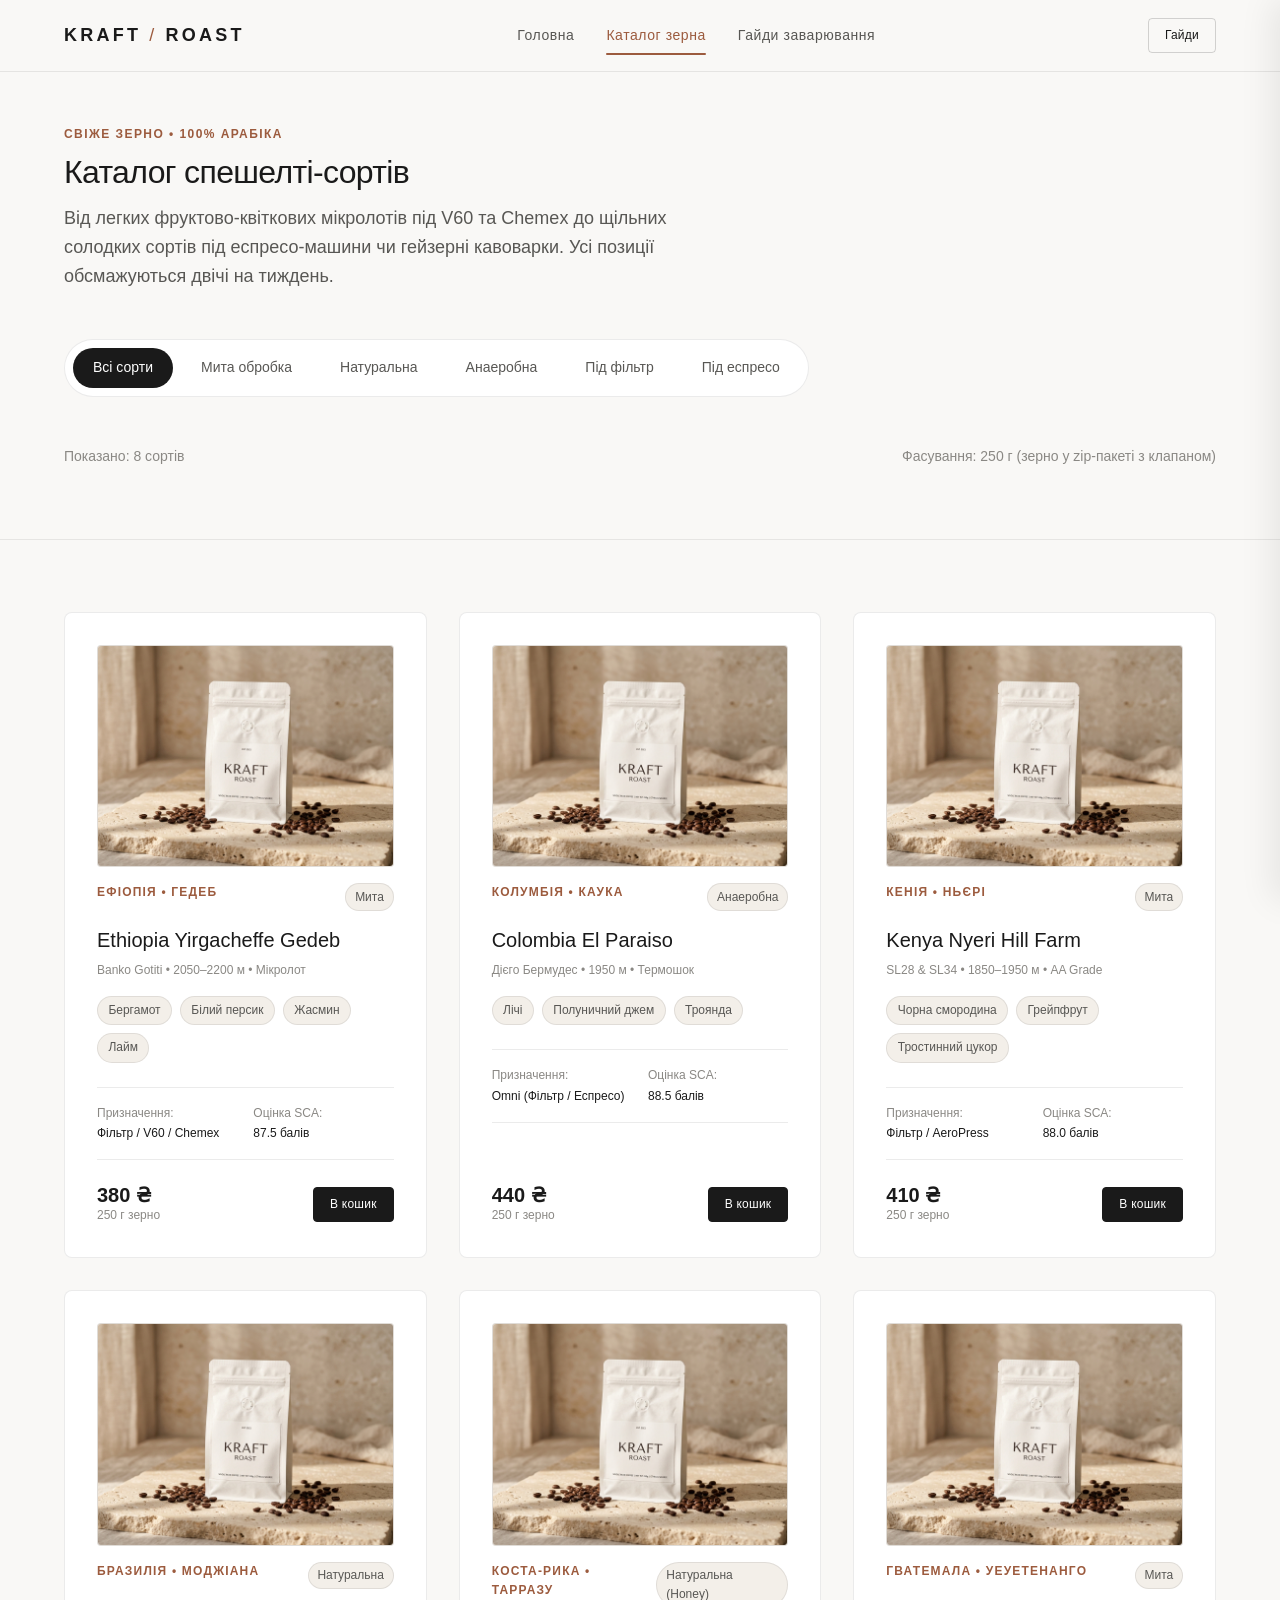
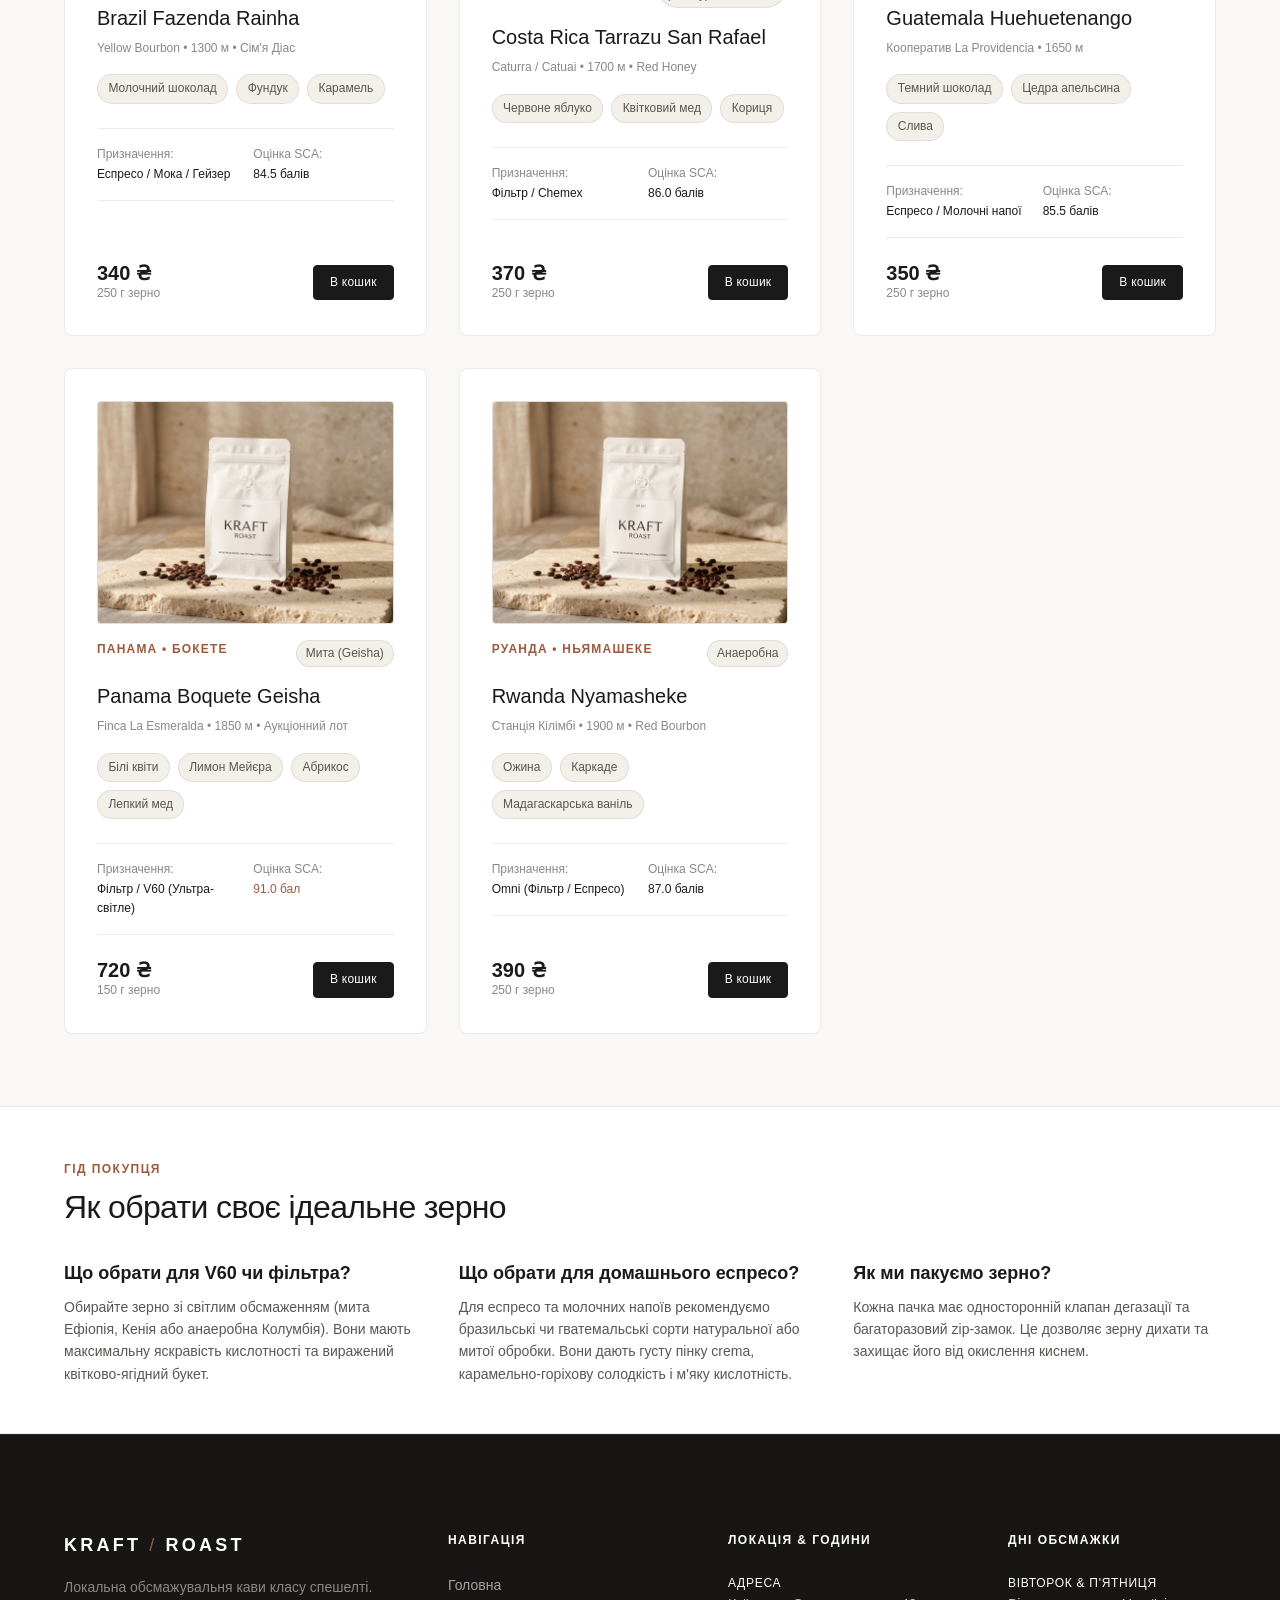
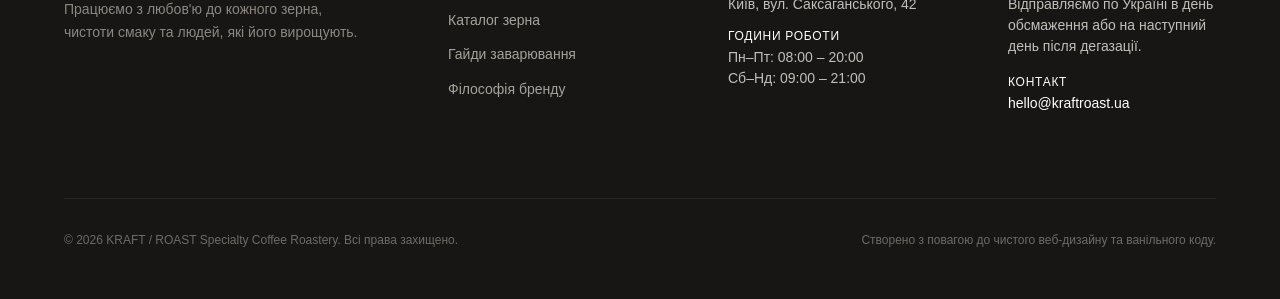
==== beans.html @ 8bed607b "feat: complete responsive website for KRAFT / ROAST Specialty Coffee Roastery" ====
<!DOCTYPE html>
<html lang="uk">
<head>
  <meta charset="UTF-8">
  <meta name="viewport" content="width=device-width, initial-scale=1.0">
  <title>Каталог зерна — KRAFT / ROAST Specialty Coffee</title>
  <meta name="description" content="Каталог свіжообсмаженої спешелті-кави KRAFT / ROAST. Зерно під фільтр та еспресо з Ефіопії, Колумбії, Кенії, Бразилії, Руанди.">
  <link rel="stylesheet" href="style.css">

  <!-- Structured Data: Schema.org ItemList with Products -->
  <script type="application/ld+json">
  {
    "@context": "https://schema.org",
    "@type": "ItemList",
    "name": "Каталог свіжообсмаженої спешелті-кави KRAFT / ROAST",
    "numberOfItems": 8,
    "itemListElement": [
      {
        "@type": "ListItem",
        "position": 1,
        "item": {
          "@type": "Product",
          "name": "Ethiopia Yirgacheffe Gedeb",
          "description": "Світле обсмаження під фільтр. Дескриптори: бергамот, білий персик, жасмин, лайм. Мита обробка.",
          "offers": {
            "@type": "Offer",
            "price": "380",
            "priceCurrency": "UAH",
            "availability": "https://schema.org/InStock"
          }
        }
      },
      {
        "@type": "ListItem",
        "position": 2,
        "item": {
          "@type": "Product",
          "name": "Colombia El Paraiso",
          "description": "Omni-roast. Дескриптори: лічі, полуничний джем, троянда. Анаеробна ферментація з термошоком.",
          "offers": {
            "@type": "Offer",
            "price": "440",
            "priceCurrency": "UAH",
            "availability": "https://schema.org/InStock"
          }
        }
      },
      {
        "@type": "ListItem",
        "position": 3,
        "item": {
          "@type": "Product",
          "name": "Kenya Nyeri Hill Farm",
          "description": "Світле обсмаження під фільтр та AeroPress. Дескриптори: чорна смородина, грейпфрут, тростинний цукор. Мита обробка.",
          "offers": {
            "@type": "Offer",
            "price": "410",
            "priceCurrency": "UAH",
            "availability": "https://schema.org/InStock"
          }
        }
      },
      {
        "@type": "ListItem",
        "position": 4,
        "item": {
          "@type": "Product",
          "name": "Brazil Fazenda Rainha",
          "description": "Обсмаження під еспресо та гейзер. Дескриптори: молочний шоколад, фундук, карамель. Натуральна обробка.",
          "offers": {
            "@type": "Offer",
            "price": "340",
            "priceCurrency": "UAH",
            "availability": "https://schema.org/InStock"
          }
        }
      },
      {
        "@type": "ListItem",
        "position": 5,
        "item": {
          "@type": "Product",
          "name": "Costa Rica Tarrazu San Rafael",
          "description": "Світле обсмаження під Chemex та V60. Дескриптори: червоне яблуко, квітковий мед, кориця. Натуральна Red Honey обробка.",
          "offers": {
            "@type": "Offer",
            "price": "370",
            "priceCurrency": "UAH",
            "availability": "https://schema.org/InStock"
          }
        }
      },
      {
        "@type": "ListItem",
        "position": 6,
        "item": {
          "@type": "Product",
          "name": "Guatemala Huehuetenango",
          "description": "Обсмаження під еспресо та молочні напої. Дескриптори: темний шоколад, цедра апельсина, слива. Мита обробка.",
          "offers": {
            "@type": "Offer",
            "price": "350",
            "priceCurrency": "UAH",
            "availability": "https://schema.org/InStock"
          }
        }
      },
      {
        "@type": "ListItem",
        "position": 7,
        "item": {
          "@type": "Product",
          "name": "Panama Boquete Geisha",
          "description": "Аукціонний ультра-світлий мікролот під V60. Дескриптори: білі квіти, лимон Мейєра, абрикос, лепкий мед. Мита обробка.",
          "offers": {
            "@type": "Offer",
            "price": "720",
            "priceCurrency": "UAH",
            "availability": "https://schema.org/InStock"
          }
        }
      },
      {
        "@type": "ListItem",
        "position": 8,
        "item": {
          "@type": "Product",
          "name": "Rwanda Nyamasheke",
          "description": "Omni-roast під фільтр та еспресо. Дескриптори: ожина, каркаде, мадагаскарська ваніль. Анаеробна ферментація.",
          "offers": {
            "@type": "Offer",
            "price": "390",
            "priceCurrency": "UAH",
            "availability": "https://schema.org/InStock"
          }
        }
      }
    ]
  }
  </script>
</head>
<body>

  <!-- Accessibility Skip Link -->
  <a href="#main-content" class="skip-link">Перейти до основного вмісту</a>

  <!-- Site Header -->
  <header class="site-header">
    <div class="container header-container">
      <a href="index.html" class="brand-logo" aria-label="KRAFT / ROAST Головна">
        KRAFT <span class="slash">/</span> ROAST
      </a>

      <!-- Desktop Navigation -->
      <nav class="desktop-nav" aria-label="Головна навігація">
        <a href="index.html" class="nav-link">Головна</a>
        <a href="beans.html" class="nav-link active" aria-current="page">Каталог зерна</a>
        <a href="brew-guide.html" class="nav-link">Гайди заварювання</a>
      </nav>

      <!-- Action & Mobile Burger Button -->
      <div class="header-actions">
        <a href="brew-guide.html" class="btn btn-outline btn-sm">Гайди</a>
        <button type="button" class="burger-btn" aria-label="Відкрити навігаційне меню" aria-expanded="false" aria-controls="mobile-nav">
          <span class="burger-bar"></span>
          <span class="burger-bar"></span>
          <span class="burger-bar"></span>
        </button>
      </div>
    </div>
  </header>

  <!-- Mobile Overlay & Drawer -->
  <div class="mobile-overlay" aria-hidden="true"></div>
  <aside class="mobile-drawer" id="mobile-nav" aria-label="Мобільне меню навігації">
    <div>
      <div class="brand-logo" style="margin-bottom: var(--space-2xl);">
        KRAFT <span class="slash">/</span> ROAST
      </div>
      <nav class="mobile-nav-list" aria-label="Мобільна навігація">
        <a href="index.html" class="mobile-nav-link">Головна</a>
        <a href="beans.html" class="mobile-nav-link active" aria-current="page">Каталог зерна</a>
        <a href="brew-guide.html" class="mobile-nav-link">Гайди заварювання</a>
      </nav>
    </div>
    <div class="mobile-drawer-footer">
      <p style="font-weight: var(--fw-medium); color: var(--text-primary); margin-bottom: 4px;">Обсмажувальня &amp; Кав'ярня</p>
      <p>Київ, вул. Саксаганського, 42</p>
      <p>Щодня: 08:00 – 20:00</p>
    </div>
  </aside>

  <!-- Main Content Landmark -->
  <main class="site-main" id="main-content" tabindex="-1">

    <!-- Catalog Hero / Introduction -->
    <section class="section section--sm" aria-labelledby="catalog-title" style="border-bottom: 1px solid var(--border-subtle);">
      <div class="container">
        <header class="section-header">
          <span class="eyebrow">Свіже зерно • 100% Арабіка</span>
          <h1 id="catalog-title" class="section-title">Каталог спешелті-сортів</h1>
          <p class="section-desc">
            Від легких фруктово-квіткових мікролотів під V60 та Chemex до щільних солодких сортів під еспресо-машини чи гейзерні кавоварки. Усі позиції обсмажуються двічі на тиждень.
          </p>
        </header>

        <!-- Filter Controls (JS Live Filter) -->
        <div class="filter-bar-wrap">
          <div class="filter-bar" role="toolbar" aria-label="Фільтр за типом обробки та призначенням">
            <button type="button" class="filter-btn active" data-filter="all" aria-pressed="true">Всі сорти</button>
            <button type="button" class="filter-btn" data-filter="washed" aria-pressed="false">Мита обробка</button>
            <button type="button" class="filter-btn" data-filter="natural" aria-pressed="false">Натуральна</button>
            <button type="button" class="filter-btn" data-filter="anaerobic" aria-pressed="false">Анаеробна</button>
            <button type="button" class="filter-btn" data-filter="filter" aria-pressed="false">Під фільтр</button>
            <button type="button" class="filter-btn" data-filter="espresso" aria-pressed="false">Під еспресо</button>
          </div>
        </div>

        <div class="catalog-summary">
          <span id="catalog-count">Показано: 8 сортів</span>
          <span>Фасування: 250 г (зерно у zip-пакеті з клапаном)</span>
        </div>
      </div>
    </section>

    <!-- Catalog Grid Section (CSS Grid) -->
    <section class="section" aria-label="Каталог кавових зерен">
      <div class="container">

        <!-- Grid Container -->
        <div class="beans-grid">

          <!-- 1. Ethiopia Yirgacheffe Gedeb -->
          <article class="bean-card" data-category="washed filter">
            <div>
              <div class="bean-card-media">
                <img src="images/coffee-bag.jpg" alt="Крафтова пачка Ethiopia Yirgacheffe Gedeb від KRAFT / ROAST" loading="lazy" width="600" height="450">
              </div>
              <header class="bean-card-header">
                <span class="bean-origin">Ефіопія • Гедеб</span>
                <span class="bean-process-badge">Мита</span>
              </header>
              <h2 class="bean-name">Ethiopia Yirgacheffe Gedeb</h2>
              <p class="bean-subinfo">Banko Gotiti • 2050–2200 м • Мікролот</p>
              <div class="bean-descriptors">
                <span class="tag">Бергамот</span>
                <span class="tag">Білий персик</span>
                <span class="tag">Жасмин</span>
                <span class="tag">Лайм</span>
              </div>
              <div class="bean-meta-table">
                <div class="meta-row">
                  <span class="meta-label">Призначення:</span>
                  <span class="meta-val">Фільтр / V60 / Chemex</span>
                </div>
                <div class="meta-row">
                  <span class="meta-label">Оцінка SCA:</span>
                  <span class="meta-val">87.5 балів</span>
                </div>
              </div>
            </div>
            <footer class="bean-card-footer">
              <div class="bean-price-wrap">
                <span class="bean-price">380 ₴</span>
                <span class="bean-weight">250 г зерно</span>
              </div>
              <button type="button" class="btn btn-primary btn-sm btn-order" aria-label="Замовити Ethiopia Yirgacheffe Gedeb">
                В кошик
              </button>
            </footer>
          </article>

          <!-- 2. Colombia El Paraiso -->
          <article class="bean-card" data-category="anaerobic filter espresso">
            <div>
              <div class="bean-card-media">
                <img src="images/coffee-bag.jpg" alt="Крафтова пачка Colombia El Paraiso від KRAFT / ROAST" loading="lazy" width="600" height="450">
              </div>
              <header class="bean-card-header">
                <span class="bean-origin">Колумбія • Каука</span>
                <span class="bean-process-badge">Анаеробна</span>
              </header>
              <h2 class="bean-name">Colombia El Paraiso</h2>
              <p class="bean-subinfo">Дієго Бермудес • 1950 м • Термошок</p>
              <div class="bean-descriptors">
                <span class="tag">Лічі</span>
                <span class="tag">Полуничний джем</span>
                <span class="tag">Троянда</span>
              </div>
              <div class="bean-meta-table">
                <div class="meta-row">
                  <span class="meta-label">Призначення:</span>
                  <span class="meta-val">Omni (Фільтр / Еспресо)</span>
                </div>
                <div class="meta-row">
                  <span class="meta-label">Оцінка SCA:</span>
                  <span class="meta-val">88.5 балів</span>
                </div>
              </div>
            </div>
            <footer class="bean-card-footer">
              <div class="bean-price-wrap">
                <span class="bean-price">440 ₴</span>
                <span class="bean-weight">250 г зерно</span>
              </div>
              <button type="button" class="btn btn-primary btn-sm btn-order" aria-label="Замовити Colombia El Paraiso">
                В кошик
              </button>
            </footer>
          </article>

          <!-- 3. Kenya Nyeri Hill Farm -->
          <article class="bean-card" data-category="washed filter">
            <div>
              <div class="bean-card-media">
                <img src="images/coffee-bag.jpg" alt="Крафтова пачка Kenya Nyeri Hill Farm від KRAFT / ROAST" loading="lazy" width="600" height="450">
              </div>
              <header class="bean-card-header">
                <span class="bean-origin">Кенія • Ньєрі</span>
                <span class="bean-process-badge">Мита</span>
              </header>
              <h2 class="bean-name">Kenya Nyeri Hill Farm</h2>
              <p class="bean-subinfo">SL28 &amp; SL34 • 1850–1950 м • AA Grade</p>
              <div class="bean-descriptors">
                <span class="tag">Чорна смородина</span>
                <span class="tag">Грейпфрут</span>
                <span class="tag">Тростинний цукор</span>
              </div>
              <div class="bean-meta-table">
                <div class="meta-row">
                  <span class="meta-label">Призначення:</span>
                  <span class="meta-val">Фільтр / AeroPress</span>
                </div>
                <div class="meta-row">
                  <span class="meta-label">Оцінка SCA:</span>
                  <span class="meta-val">88.0 балів</span>
                </div>
              </div>
            </div>
            <footer class="bean-card-footer">
              <div class="bean-price-wrap">
                <span class="bean-price">410 ₴</span>
                <span class="bean-weight">250 г зерно</span>
              </div>
              <button type="button" class="btn btn-primary btn-sm btn-order" aria-label="Замовити Kenya Nyeri Hill Farm">
                В кошик
              </button>
            </footer>
          </article>

          <!-- 4. Brazil Fazenda Rainha -->
          <article class="bean-card" data-category="natural espresso">
            <div>
              <div class="bean-card-media">
                <img src="images/coffee-bag.jpg" alt="Крафтова пачка Brazil Fazenda Rainha від KRAFT / ROAST" loading="lazy" width="600" height="450">
              </div>
              <header class="bean-card-header">
                <span class="bean-origin">Бразилія • Моджіана</span>
                <span class="bean-process-badge">Натуральна</span>
              </header>
              <h2 class="bean-name">Brazil Fazenda Rainha</h2>
              <p class="bean-subinfo">Yellow Bourbon • 1300 м • Сім'я Діас</p>
              <div class="bean-descriptors">
                <span class="tag">Молочний шоколад</span>
                <span class="tag">Фундук</span>
                <span class="tag">Карамель</span>
              </div>
              <div class="bean-meta-table">
                <div class="meta-row">
                  <span class="meta-label">Призначення:</span>
                  <span class="meta-val">Еспресо / Мока / Гейзер</span>
                </div>
                <div class="meta-row">
                  <span class="meta-label">Оцінка SCA:</span>
                  <span class="meta-val">84.5 балів</span>
                </div>
              </div>
            </div>
            <footer class="bean-card-footer">
              <div class="bean-price-wrap">
                <span class="bean-price">340 ₴</span>
                <span class="bean-weight">250 г зерно</span>
              </div>
              <button type="button" class="btn btn-primary btn-sm btn-order" aria-label="Замовити Brazil Fazenda Rainha">
                В кошик
              </button>
            </footer>
          </article>

          <!-- 5. Costa Rica Tarrazu San Rafael -->
          <article class="bean-card" data-category="natural filter">
            <div>
              <div class="bean-card-media">
                <img src="images/coffee-bag.jpg" alt="Крафтова пачка Costa Rica Tarrazu San Rafael від KRAFT / ROAST" loading="lazy" width="600" height="450">
              </div>
              <header class="bean-card-header">
                <span class="bean-origin">Коста-Рика • Тарразу</span>
                <span class="bean-process-badge">Натуральна (Honey)</span>
              </header>
              <h2 class="bean-name">Costa Rica Tarrazu San Rafael</h2>
              <p class="bean-subinfo">Caturra / Catuai • 1700 м • Red Honey</p>
              <div class="bean-descriptors">
                <span class="tag">Червоне яблуко</span>
                <span class="tag">Квітковий мед</span>
                <span class="tag">Кориця</span>
              </div>
              <div class="bean-meta-table">
                <div class="meta-row">
                  <span class="meta-label">Призначення:</span>
                  <span class="meta-val">Фільтр / Chemex</span>
                </div>
                <div class="meta-row">
                  <span class="meta-label">Оцінка SCA:</span>
                  <span class="meta-val">86.0 балів</span>
                </div>
              </div>
            </div>
            <footer class="bean-card-footer">
              <div class="bean-price-wrap">
                <span class="bean-price">370 ₴</span>
                <span class="bean-weight">250 г зерно</span>
              </div>
              <button type="button" class="btn btn-primary btn-sm btn-order" aria-label="Замовити Costa Rica Tarrazu">
                В кошик
              </button>
            </footer>
          </article>

          <!-- 6. Guatemala Huehuetenango -->
          <article class="bean-card" data-category="washed espresso">
            <div>
              <div class="bean-card-media">
                <img src="images/coffee-bag.jpg" alt="Крафтова пачка Guatemala Huehuetenango від KRAFT / ROAST" loading="lazy" width="600" height="450">
              </div>
              <header class="bean-card-header">
                <span class="bean-origin">Гватемала • Уеуетенанго</span>
                <span class="bean-process-badge">Мита</span>
              </header>
              <h2 class="bean-name">Guatemala Huehuetenango</h2>
              <p class="bean-subinfo">Кооператив La Providencia • 1650 м</p>
              <div class="bean-descriptors">
                <span class="tag">Темний шоколад</span>
                <span class="tag">Цедра апельсина</span>
                <span class="tag">Слива</span>
              </div>
              <div class="bean-meta-table">
                <div class="meta-row">
                  <span class="meta-label">Призначення:</span>
                  <span class="meta-val">Еспресо / Молочні напої</span>
                </div>
                <div class="meta-row">
                  <span class="meta-label">Оцінка SCA:</span>
                  <span class="meta-val">85.5 балів</span>
                </div>
              </div>
            </div>
            <footer class="bean-card-footer">
              <div class="bean-price-wrap">
                <span class="bean-price">350 ₴</span>
                <span class="bean-weight">250 г зерно</span>
              </div>
              <button type="button" class="btn btn-primary btn-sm btn-order" aria-label="Замовити Guatemala Huehuetenango">
                В кошик
              </button>
            </footer>
          </article>

          <!-- 7. Panama Boquete Geisha -->
          <article class="bean-card" data-category="washed filter">
            <div>
              <div class="bean-card-media">
                <img src="images/coffee-bag.jpg" alt="Крафтова пачка Panama Boquete Geisha від KRAFT / ROAST" loading="lazy" width="600" height="450">
              </div>
              <header class="bean-card-header">
                <span class="bean-origin">Панама • Бокете</span>
                <span class="bean-process-badge">Мита (Geisha)</span>
              </header>
              <h2 class="bean-name">Panama Boquete Geisha</h2>
              <p class="bean-subinfo">Finca La Esmeralda • 1850 м • Аукціонний лот</p>
              <div class="bean-descriptors">
                <span class="tag">Білі квіти</span>
                <span class="tag">Лимон Мейєра</span>
                <span class="tag">Абрикос</span>
                <span class="tag">Лепкий мед</span>
              </div>
              <div class="bean-meta-table">
                <div class="meta-row">
                  <span class="meta-label">Призначення:</span>
                  <span class="meta-val">Фільтр / V60 (Ультра-світле)</span>
                </div>
                <div class="meta-row">
                  <span class="meta-label">Оцінка SCA:</span>
                  <span class="meta-val" style="color: var(--accent-terracotta);">91.0 бал</span>
                </div>
              </div>
            </div>
            <footer class="bean-card-footer">
              <div class="bean-price-wrap">
                <span class="bean-price">720 ₴</span>
                <span class="bean-weight">150 г зерно</span>
              </div>
              <button type="button" class="btn btn-primary btn-sm btn-order" aria-label="Замовити Panama Boquete Geisha">
                В кошик
              </button>
            </footer>
          </article>

          <!-- 8. Rwanda Nyamasheke -->
          <article class="bean-card" data-category="anaerobic filter espresso">
            <div>
              <div class="bean-card-media">
                <img src="images/coffee-bag.jpg" alt="Крафтова пачка Rwanda Nyamasheke від KRAFT / ROAST" loading="lazy" width="600" height="450">
              </div>
              <header class="bean-card-header">
                <span class="bean-origin">Руанда • Ньямашеке</span>
                <span class="bean-process-badge">Анаеробна</span>
              </header>
              <h2 class="bean-name">Rwanda Nyamasheke</h2>
              <p class="bean-subinfo">Станція Кілімбі • 1900 м • Red Bourbon</p>
              <div class="bean-descriptors">
                <span class="tag">Ожина</span>
                <span class="tag">Каркаде</span>
                <span class="tag">Мадагаскарська ваніль</span>
              </div>
              <div class="bean-meta-table">
                <div class="meta-row">
                  <span class="meta-label">Призначення:</span>
                  <span class="meta-val">Omni (Фільтр / Еспресо)</span>
                </div>
                <div class="meta-row">
                  <span class="meta-label">Оцінка SCA:</span>
                  <span class="meta-val">87.0 балів</span>
                </div>
              </div>
            </div>
            <footer class="bean-card-footer">
              <div class="bean-price-wrap">
                <span class="bean-price">390 ₴</span>
                <span class="bean-weight">250 г зерно</span>
              </div>
              <button type="button" class="btn btn-primary btn-sm btn-order" aria-label="Замовити Rwanda Nyamasheke">
                В кошик
              </button>
            </footer>
          </article>

        </div>

        <!-- Empty State Message -->
        <div id="catalog-empty" class="no-results-msg" role="status">
          <p style="font-weight: var(--fw-medium); margin-bottom: 4px;">За цим фільтром наразі немає сортів</p>
          <p style="font-size: var(--fs-sm); color: var(--text-muted);">Спробуйте обрати «Всі сорти» або скористатися іншою категорією обробки.</p>
        </div>

      </div>
    </section>

    <!-- FAQ / Coffee Selection Guide Strip -->
    <section class="section section--sm" aria-labelledby="beans-guide-heading" style="background-color: var(--bg-surface); border-top: 1px solid var(--border-subtle); border-bottom: 1px solid var(--border-subtle);">
      <div class="container">
        <header class="section-header" style="margin-bottom: var(--space-xl);">
          <span class="eyebrow">Гід покупця</span>
          <h2 id="beans-guide-heading" class="section-title">Як обрати своє ідеальне зерно</h2>
        </header>
        <div style="display: grid; grid-template-columns: repeat(auto-fit, minmax(280px, 1fr)); gap: var(--space-xl);">
          <article>
            <h3 style="font-size: var(--fs-md); font-weight: var(--fw-semibold); margin-bottom: var(--space-xs);">Що обрати для V60 чи фільтра?</h3>
            <p style="font-size: var(--fs-sm); color: var(--text-secondary); line-height: 1.6;">
              Обирайте зерно зі світлим обсмаженням (мита Ефіопія, Кенія або анаеробна Колумбія). Вони мають максимальну яскравість кислотності та виражений квітково-ягідний букет.
            </p>
          </article>
          <article>
            <h3 style="font-size: var(--fs-md); font-weight: var(--fw-semibold); margin-bottom: var(--space-xs);">Що обрати для домашнього еспресо?</h3>
            <p style="font-size: var(--fs-sm); color: var(--text-secondary); line-height: 1.6;">
              Для еспресо та молочних напоїв рекомендуємо бразильські чи гватемальські сорти натуральної або митої обробки. Вони дають густу пінку crema, карамельно-горіхову солодкість і м'яку кислотність.
            </p>
          </article>
          <article>
            <h3 style="font-size: var(--fs-md); font-weight: var(--fw-semibold); margin-bottom: var(--space-xs);">Як ми пакуємо зерно?</h3>
            <p style="font-size: var(--fs-sm); color: var(--text-secondary); line-height: 1.6;">
              Кожна пачка має односторонній клапан дегазації та багаторазовий zip-замок. Це дозволяє зерну дихати та захищає його від окислення киснем.
            </p>
          </article>
        </div>
      </div>
    </section>

  </main>

  <!-- Site Footer Landmark -->
  <footer class="site-footer">
    <div class="container">
      <div class="footer-grid">
        <div class="footer-brand">
          <div class="brand-logo">
            KRAFT <span class="slash">/</span> ROAST
          </div>
          <p class="footer-tagline">
            Локальна обсмажувальня кави класу спешелті. Працюємо з любов'ю до кожного зерна, чистоти смаку та людей, які його вирощують.
          </p>
        </div>

        <nav class="footer-nav-col" aria-label="Навігація у підвалі">
          <h4 class="footer-col-title">Навігація</h4>
          <ul class="footer-links">
            <li><a href="index.html">Головна</a></li>
            <li><a href="beans.html">Каталог зерна</a></li>
            <li><a href="brew-guide.html">Гайди заварювання</a></li>
            <li><a href="index.html#philosophy">Філософія бренду</a></li>
          </ul>
        </nav>

        <section class="footer-info-col" aria-label="Локація та години роботи">
          <h4 class="footer-col-title">Локація &amp; Години</h4>
          <div class="footer-info-item">
            <strong>Адреса</strong>
            <span>Київ, вул. Саксаганського, 42</span>
          </div>
          <div class="footer-info-item">
            <strong>Години роботи</strong>
            <span>Пн–Пт: 08:00 – 20:00<br>Сб–Нд: 09:00 – 21:00</span>
          </div>
        </section>

        <section class="footer-info-col" aria-label="Дні обсмажки та контакти">
          <h4 class="footer-col-title">Дні обсмажки</h4>
          <div class="footer-info-item">
            <strong>Вівторок &amp; П'ятниця</strong>
            <span>Відправляємо по Україні в день обсмаження або на наступний день після дегазації.</span>
          </div>
          <div class="footer-info-item" style="margin-top: var(--space-md);">
            <strong>Контакт</strong>
            <a href="mailto:hello@kraftroast.ua" style="color: #FFFFFF;">hello@kraftroast.ua</a>
          </div>
        </section>
      </div>

      <div class="footer-bottom">
        <p>&copy; 2026 KRAFT / ROAST Specialty Coffee Roastery. Всі права захищено.</p>
        <p>Створено з повагою до чистого веб-дизайну та ванільного коду.</p>
      </div>
    </div>
  </footer>

  <script src="main.js" defer></script>
</body>
</html>
---- style.css ----
/* ==========================================================================
   KRAFT / ROAST — Specialty Coffee Roastery
   Stylesheet: style.css
   Style: Scandinavian / Japanese Warm Minimalism
   Zero external libraries | Pure Vanilla CSS3
   ========================================================================== */

/* --------------------------------------------------------------------------
   1. CSS Custom Properties (:root)
   -------------------------------------------------------------------------- */
:root {
  /* Color Palette */
  --bg-primary: #F9F8F6;          /* Warm milky / light beige background */
  --bg-surface: #FFFFFF;          /* Pure white for cards & elevated blocks */
  --bg-surface-subtle: #F3EFE9;   /* Muted warm oat for badges & secondary blocks */
  --bg-surface-hover: #ECE7DE;    /* Hover state for subtle surfaces */
  --bg-backdrop: rgba(26, 26, 26, 0.45); /* Overlay backdrop */

  --text-primary: #1A1A1A;        /* Deep charcoal black for primary text */
  --text-secondary: #585754;      /* Neutral gray for body & descriptions */
  --text-muted: #8A8884;          /* Soft gray for metadata & notes */
  --text-inverse: #FFFFFF;        /* White text for contrast buttons */

  --accent-terracotta: #9C5B3E;   /* Signature warm terracotta roast accent */
  --accent-hover: #7E4830;        /* Deep terracotta for hover states */
  --accent-light: rgba(156, 91, 62, 0.08); /* Transparent terracotta tint */
  --accent-light-border: rgba(156, 91, 62, 0.25);

  --border-subtle: rgba(0, 0, 0, 0.08);   /* Refined 1px dividers */
  --border-medium: rgba(0, 0, 0, 0.16);   /* Active & hover borders */
  --border-focus: #9C5B3E;

  /* Typography */
  --font-sans: -apple-system, BlinkMacSystemFont, "Segoe UI", Roboto, "Helvetica Neue", Arial, sans-serif;
  --font-serif: Georgia, "Times New Roman", Times, serif;

  --fs-xs: 0.75rem;     /* 12px */
  --fs-sm: 0.875rem;    /* 14px */
  --fs-base: 1rem;      /* 16px */
  --fs-md: 1.125rem;    /* 18px */
  --fs-lg: 1.25rem;     /* 20px */
  --fs-xl: 1.5rem;      /* 24px */
  --fs-2xl: 2rem;       /* 32px */
  --fs-3xl: 2.75rem;    /* 44px */
  --fs-hero: 3.5rem;    /* 56px */

  --fw-light: 300;
  --fw-normal: 400;
  --fw-medium: 500;
  --fw-semibold: 600;
  --fw-bold: 700;

  /* Spacing */
  --space-2xs: 0.25rem;  /* 4px */
  --space-xs: 0.5rem;    /* 8px */
  --space-sm: 0.75rem;   /* 12px */
  --space-md: 1rem;      /* 16px */
  --space-lg: 1.5rem;    /* 24px */
  --space-xl: 2rem;      /* 32px */
  --space-2xl: 3rem;     /* 48px */
  --space-3xl: 4.5rem;   /* 72px */
  --space-4xl: 6rem;     /* 96px */

  /* Radii */
  --radius-xs: 2px;
  --radius-sm: 4px;
  --radius-md: 8px;
  --radius-lg: 14px;
  --radius-pill: 9999px;

  /* Shadows */
  --shadow-sm: 0 1px 3px rgba(26, 26, 26, 0.04), 0 1px 2px rgba(26, 26, 26, 0.02);
  --shadow-card: 0 4px 16px rgba(26, 26, 26, 0.04);
  --shadow-hover: 0 12px 28px rgba(26, 26, 26, 0.08);

  /* Transitions */
  --trans-fast: 0.18s cubic-bezier(0.16, 1, 0.3, 1);
  --trans-base: 0.28s cubic-bezier(0.16, 1, 0.3, 1);
  --trans-slow: 0.4s cubic-bezier(0.16, 1, 0.3, 1);

  /* Layout */
  --max-width: 1200px;
  --header-height: 72px;
}

/* --------------------------------------------------------------------------
   2. Modern CSS Reset & Global Basics
   -------------------------------------------------------------------------- */
*, *::before, *::after {
  box-sizing: border-box;
  margin: 0;
  padding: 0;
}

html {
  font-size: 16px;
  scroll-behavior: smooth;
  -webkit-text-size-adjust: 100%;
}

body {
  background-color: var(--bg-primary);
  color: var(--text-primary);
  font-family: var(--font-sans);
  font-size: var(--fs-base);
  line-height: 1.6;
  font-weight: var(--fw-normal);
  -webkit-font-smoothing: antialiased;
  -moz-osx-font-smoothing: grayscale;
  overflow-x: hidden;
  overflow-wrap: break-word;
  min-height: 100vh;
  display: flex;
  flex-direction: column;
}

body.no-scroll {
  overflow: hidden;
  touch-action: none;
}

img, svg {
  display: block;
  max-width: 100%;
  height: auto;
}

a {
  color: inherit;
  text-decoration: none;
  transition: color var(--trans-fast);
}

button, input, select, textarea {
  font: inherit;
  color: inherit;
}

button {
  background: none;
  border: none;
  cursor: pointer;
}

ul, ol {
  list-style: none;
}

::selection {
  background-color: var(--accent-light);
  color: var(--accent-terracotta);
}

:focus-visible {
  outline: 2px solid var(--accent-terracotta);
  outline-offset: 3px;
}

/* Accessibility: Skip Link & Screen Reader Utilities */
.skip-link {
  position: absolute;
  top: -100px;
  left: var(--space-md);
  background-color: var(--accent-terracotta);
  color: #FFFFFF;
  padding: 0.6rem 1.2rem;
  border-radius: var(--radius-sm);
  z-index: 9999;
  font-weight: var(--fw-medium);
  font-size: var(--fs-sm);
  transition: top var(--trans-fast);
}

.skip-link:focus {
  top: var(--space-md);
  outline: 2px solid #FFFFFF;
}

.sr-only {
  position: absolute;
  width: 1px;
  height: 1px;
  padding: 0;
  margin: -1px;
  overflow: hidden;
  clip: rect(0, 0, 0, 0);
  white-space: nowrap;
  border: 0;
}

/* --------------------------------------------------------------------------
   3. Base Layout & Utilities
   -------------------------------------------------------------------------- */
.container {
  width: 100%;
  max-width: var(--max-width);
  margin-left: auto;
  margin-right: auto;
  padding-left: var(--space-lg);
  padding-right: var(--space-lg);
}

.site-main {
  flex: 1 0 auto;
}

.section {
  padding-top: var(--space-3xl);
  padding-bottom: var(--space-3xl);
}

.section--sm {
  padding-top: var(--space-2xl);
  padding-bottom: var(--space-2xl);
}

.section-header {
  margin-bottom: var(--space-2xl);
  max-width: 680px;
}

.section-header--center {
  margin-left: auto;
  margin-right: auto;
  text-align: center;
}

.eyebrow {
  display: inline-block;
  font-size: var(--fs-xs);
  font-weight: var(--fw-semibold);
  letter-spacing: 0.12em;
  text-transform: uppercase;
  color: var(--accent-terracotta);
  margin-bottom: var(--space-xs);
}

.section-title {
  font-size: var(--fs-2xl);
  font-weight: var(--fw-medium);
  letter-spacing: -0.02em;
  line-height: 1.25;
  color: var(--text-primary);
  margin-bottom: var(--space-sm);
}

.section-desc {
  font-size: var(--fs-md);
  color: var(--text-secondary);
  line-height: 1.6;
}

/* --------------------------------------------------------------------------
   4. Buttons & Badges
   -------------------------------------------------------------------------- */
.btn {
  display: inline-flex;
  align-items: center;
  justify-content: center;
  gap: var(--space-xs);
  padding: 0.75rem 1.6rem;
  font-size: var(--fs-sm);
  font-weight: var(--fw-medium);
  letter-spacing: 0.02em;
  border-radius: var(--radius-sm);
  transition: all var(--trans-base);
  text-align: center;
  cursor: pointer;
  white-space: nowrap;
}

.btn-primary {
  background-color: var(--text-primary);
  color: var(--text-inverse);
  border: 1px solid var(--text-primary);
}

.btn-primary:hover {
  background-color: var(--accent-terracotta);
  border-color: var(--accent-terracotta);
  color: var(--text-inverse);
}

.btn-accent {
  background-color: var(--accent-terracotta);
  color: var(--text-inverse);
  border: 1px solid var(--accent-terracotta);
}

.btn-accent:hover {
  background-color: var(--accent-hover);
  border-color: var(--accent-hover);
}

.btn-outline {
  background-color: transparent;
  color: var(--text-primary);
  border: 1px solid var(--border-medium);
}

.btn-outline:hover {
  border-color: var(--text-primary);
  background-color: rgba(0, 0, 0, 0.03);
}

.btn-sm {
  padding: 0.45rem 1rem;
  font-size: var(--fs-xs);
}

.tag {
  display: inline-flex;
  align-items: center;
  padding: 0.25rem 0.65rem;
  font-size: var(--fs-xs);
  font-weight: var(--fw-medium);
  border-radius: var(--radius-pill);
  background-color: var(--bg-surface-subtle);
  color: var(--text-secondary);
  border: 1px solid var(--border-subtle);
  white-space: nowrap;
}

.tag--accent {
  background-color: var(--accent-light);
  color: var(--accent-terracotta);
  border-color: var(--accent-light-border);
}

/* --------------------------------------------------------------------------
   5. Site Header & Desktop / Mobile Navigation
   -------------------------------------------------------------------------- */
.site-header {
  position: sticky;
  top: 0;
  z-index: 100;
  height: var(--header-height);
  background-color: rgba(249, 248, 246, 0.92);
  backdrop-filter: blur(12px);
  -webkit-backdrop-filter: blur(12px);
  border-bottom: 1px solid var(--border-subtle);
  transition: background-color var(--trans-base);
}

.header-container {
  height: 100%;
  display: flex;
  align-items: center;
  justify-content: space-between;
}

.brand-logo {
  display: flex;
  align-items: center;
  gap: var(--space-xs);
  font-size: var(--fs-md);
  font-weight: var(--fw-semibold);
  letter-spacing: 0.18em;
  text-transform: uppercase;
  color: var(--text-primary);
}

.brand-logo .slash {
  color: var(--accent-terracotta);
  font-weight: var(--fw-light);
}

.desktop-nav {
  display: flex;
  align-items: center;
  gap: var(--space-xl);
}

.nav-link {
  font-size: var(--fs-sm);
  font-weight: var(--fw-medium);
  letter-spacing: 0.04em;
  color: var(--text-secondary);
  position: relative;
  padding: var(--space-xs) 0;
  transition: color var(--trans-fast);
}

.nav-link:hover {
  color: var(--text-primary);
}

.nav-link.active {
  color: var(--accent-terracotta);
}

.nav-link.active::after {
  content: "";
  position: absolute;
  bottom: 0;
  left: 0;
  width: 100%;
  height: 2px;
  background-color: var(--accent-terracotta);
  border-radius: var(--radius-pill);
}

.header-actions {
  display: flex;
  align-items: center;
  gap: var(--space-md);
}

/* Burger Toggle Button */
.burger-btn {
  display: none;
  flex-direction: column;
  justify-content: center;
  align-items: center;
  width: 44px;
  height: 44px;
  padding: 0;
  border-radius: var(--radius-sm);
  background: transparent;
  cursor: pointer;
  z-index: 120;
}

.burger-bar {
  display: block;
  width: 22px;
  height: 2px;
  background-color: var(--text-primary);
  border-radius: 2px;
  transition: transform var(--trans-base), opacity var(--trans-fast);
}

.burger-bar + .burger-bar {
  margin-top: 5px;
}

/* Animated burger state */
.burger-btn[aria-expanded="true"] .burger-bar:nth-child(1) {
  transform: translateY(7px) rotate(45deg);
}

.burger-btn[aria-expanded="true"] .burger-bar:nth-child(2) {
  opacity: 0;
}

.burger-btn[aria-expanded="true"] .burger-bar:nth-child(3) {
  transform: translateY(-7px) rotate(-45deg);
}

/* Mobile Drawer & Overlay */
.mobile-overlay {
  position: fixed;
  inset: 0;
  background-color: var(--bg-backdrop);
  opacity: 0;
  visibility: hidden;
  transition: opacity var(--trans-base), visibility var(--trans-base);
  z-index: 105;
}

.mobile-overlay.is-active {
  opacity: 1;
  visibility: visible;
}

.mobile-drawer {
  position: fixed;
  top: 0;
  right: 0;
  width: min(84vw, 360px);
  height: 100vh;
  background-color: var(--bg-primary);
  padding: 5rem var(--space-xl) var(--space-2xl);
  display: flex;
  flex-direction: column;
  justify-content: space-between;
  transform: translateX(100%);
  transition: transform var(--trans-base);
  z-index: 110;
  box-shadow: -8px 0 32px rgba(0, 0, 0, 0.08);
  border-left: 1px solid var(--border-subtle);
}

.mobile-drawer.is-active {
  transform: translateX(0);
}

.mobile-nav-list {
  display: flex;
  flex-direction: column;
  gap: var(--space-lg);
}

.mobile-nav-link {
  font-size: var(--fs-lg);
  font-weight: var(--fw-medium);
  color: var(--text-secondary);
  display: inline-block;
  transition: color var(--trans-fast), transform var(--trans-fast);
}

.mobile-nav-link:hover,
.mobile-nav-link.active {
  color: var(--accent-terracotta);
  transform: translateX(4px);
}

.mobile-drawer-footer {
  padding-top: var(--space-xl);
  border-top: 1px solid var(--border-subtle);
  font-size: var(--fs-xs);
  color: var(--text-muted);
}

/* --------------------------------------------------------------------------
   6. Index: Hero Section
   -------------------------------------------------------------------------- */
.hero {
  padding-top: var(--space-3xl);
  padding-bottom: var(--space-4xl);
  border-bottom: 1px solid var(--border-subtle);
}

.hero-grid {
  display: grid;
  grid-template-columns: 1.15fr 0.85fr;
  align-items: center;
  gap: var(--space-3xl);
}

.hero-badge-wrap {
  margin-bottom: var(--space-md);
}

.hero-title {
  font-size: clamp(2.25rem, 4.5vw, var(--fs-hero));
  font-weight: var(--fw-normal);
  line-height: 1.12;
  letter-spacing: -0.03em;
  color: var(--text-primary);
  margin-bottom: var(--space-lg);
}

.hero-title em {
  font-family: var(--font-serif);
  font-style: italic;
  font-weight: var(--fw-normal);
  color: var(--accent-terracotta);
}

.hero-desc {
  font-size: var(--fs-md);
  color: var(--text-secondary);
  line-height: 1.7;
  max-width: 520px;
  margin-bottom: var(--space-xl);
}

.hero-cta-group {
  display: flex;
  align-items: center;
  flex-wrap: wrap;
  gap: var(--space-md);
  margin-bottom: var(--space-2xl);
}

.hero-stats {
  display: grid;
  grid-template-columns: repeat(3, 1fr);
  gap: var(--space-md);
  padding-top: var(--space-xl);
  border-top: 1px solid var(--border-subtle);
}

.stat-item {
  display: flex;
  flex-direction: column;
}

.stat-value {
  font-size: var(--fs-xl);
  font-weight: var(--fw-semibold);
  color: var(--text-primary);
  letter-spacing: -0.02em;
}

.stat-label {
  font-size: var(--fs-xs);
  color: var(--text-muted);
  margin-top: 2px;
}

.hero-visual {
  position: relative;
}

.hero-card {
  background-color: var(--bg-surface);
  border: 1px solid var(--border-subtle);
  border-radius: var(--radius-md);
  padding: var(--space-xl);
  box-shadow: var(--shadow-card);
  position: relative;
}

.hero-card-header {
  display: flex;
  justify-content: space-between;
  align-items: center;
  margin-bottom: var(--space-lg);
  padding-bottom: var(--space-sm);
  border-bottom: 1px solid var(--border-subtle);
}

.hero-card-title {
  font-size: var(--fs-sm);
  font-weight: var(--fw-semibold);
  letter-spacing: 0.08em;
  text-transform: uppercase;
  color: var(--text-muted);
}

.hero-profile-list {
  display: flex;
  flex-direction: column;
  gap: var(--space-md);
}

.hero-profile-item {
  display: flex;
  justify-content: space-between;
  align-items: baseline;
  font-size: var(--fs-sm);
}

.hero-profile-item .label {
  color: var(--text-muted);
}

.hero-profile-item .val {
  font-weight: var(--fw-medium);
  color: var(--text-primary);
  text-align: right;
}

.hero-quote {
  margin-top: var(--space-xl);
  padding: var(--space-md);
  border-left: 2px solid var(--accent-terracotta);
  background-color: var(--bg-surface-subtle);
  border-radius: 0 var(--radius-sm) var(--radius-sm) 0;
  font-size: var(--fs-sm);
  color: var(--text-secondary);
  font-style: italic;
}

/* --------------------------------------------------------------------------
   7. Index: About / Philosophy (2-Column Flexbox)
   -------------------------------------------------------------------------- */
.philosophy-section {
  border-bottom: 1px solid var(--border-subtle);
}

.philosophy-flex {
  display: flex;
  flex-wrap: wrap;
  gap: var(--space-3xl);
  align-items: stretch;
}

.philosophy-col {
  flex: 1 1 340px;
  display: flex;
  flex-direction: column;
  justify-content: space-between;
}

.philosophy-col-header {
  margin-bottom: var(--space-lg);
}

.philosophy-col-title {
  font-size: var(--fs-xl);
  font-weight: var(--fw-medium);
  letter-spacing: -0.02em;
  line-height: 1.3;
  margin-top: var(--space-xs);
  margin-bottom: var(--space-md);
}

.philosophy-p {
  color: var(--text-secondary);
  font-size: var(--fs-base);
  line-height: 1.7;
  margin-bottom: var(--space-md);
}

.philosophy-card {
  background-color: var(--bg-surface);
  border: 1px solid var(--border-subtle);
  border-radius: var(--radius-md);
  padding: var(--space-xl);
  height: 100%;
}

.feature-list {
  display: flex;
  flex-direction: column;
  gap: var(--space-lg);
  margin-top: var(--space-lg);
}

.feature-item {
  display: flex;
  gap: var(--space-md);
}

.feature-num {
  font-family: var(--font-serif);
  font-style: italic;
  font-size: var(--fs-lg);
  color: var(--accent-terracotta);
  line-height: 1;
  flex-shrink: 0;
  width: 28px;
}

.feature-content h4 {
  font-size: var(--fs-base);
  font-weight: var(--fw-medium);
  color: var(--text-primary);
  margin-bottom: 4px;
}

.feature-content p {
  font-size: var(--fs-sm);
  color: var(--text-secondary);
  line-height: 1.5;
}

/* --------------------------------------------------------------------------
   8. Coffee Cards & Grid Systems (CSS Grid: repeat(auto-fit, minmax(...)))
   -------------------------------------------------------------------------- */
.beans-grid {
  display: grid;
  grid-template-columns: repeat(auto-fit, minmax(310px, 1fr));
  gap: var(--space-xl);
}

.beans-grid--featured {
  grid-template-columns: repeat(auto-fit, minmax(320px, 1fr));
}

.bean-card {
  background-color: var(--bg-surface);
  border: 1px solid var(--border-subtle);
  border-radius: var(--radius-md);
  padding: var(--space-xl);
  display: flex;
  flex-direction: column;
  justify-content: space-between;
  transition: transform var(--trans-base), box-shadow var(--trans-base), border-color var(--trans-base), opacity var(--trans-base);
  position: relative;
  overflow: hidden;
}

.bean-card:hover {
  transform: translateY(-4px);
  box-shadow: var(--shadow-hover);
  border-color: var(--border-medium);
}

.bean-card-media {
  position: relative;
  border-radius: var(--radius-sm);
  overflow: hidden;
  margin-bottom: var(--space-md);
  background-color: var(--bg-surface-subtle);
  border: 1px solid var(--border-subtle);
  aspect-ratio: 4 / 3;
}

.bean-card-media img {
  width: 100%;
  height: 100%;
  object-fit: cover;
  transition: transform var(--trans-base);
}

.bean-card:hover .bean-card-media img {
  transform: scale(1.05);
}

.hero-media-wrap {
  position: relative;
  border-radius: var(--radius-md);
  overflow: hidden;
  border: 1px solid var(--border-subtle);
  box-shadow: var(--shadow-card);
  margin-bottom: var(--space-lg);
  aspect-ratio: 16 / 9;
}

.hero-media-wrap img {
  width: 100%;
  height: 100%;
  object-fit: cover;
}

.philosophy-media-wrap {
  position: relative;
  border-radius: var(--radius-md);
  overflow: hidden;
  border: 1px solid var(--border-subtle);
  box-shadow: var(--shadow-card);
  margin-bottom: var(--space-lg);
  aspect-ratio: 16 / 9;
}

.philosophy-media-wrap img {
  width: 100%;
  height: 100%;
  object-fit: cover;
}

.guide-hero-media {
  border-radius: var(--radius-md);
  overflow: hidden;
  border: 1px solid var(--border-subtle);
  box-shadow: var(--shadow-card);
  margin-top: var(--space-xl);
  max-height: 420px;
}

.guide-hero-media img {
  width: 100%;
  height: 100%;
  max-height: 420px;
  object-fit: cover;
}

.bean-card-header {
  display: flex;
  justify-content: space-between;
  align-items: flex-start;
  margin-bottom: var(--space-md);
}

.bean-origin {
  font-size: var(--fs-xs);
  font-weight: var(--fw-semibold);
  letter-spacing: 0.1em;
  text-transform: uppercase;
  color: var(--accent-terracotta);
}

.bean-process-badge {
  font-size: var(--fs-xs);
  padding: 0.2rem 0.55rem;
  border-radius: var(--radius-pill);
  background-color: var(--bg-surface-subtle);
  color: var(--text-secondary);
  border: 1px solid var(--border-subtle);
  font-weight: var(--fw-medium);
}

.bean-name {
  font-size: var(--fs-lg);
  font-weight: var(--fw-medium);
  line-height: 1.3;
  margin-bottom: var(--space-xs);
  color: var(--text-primary);
}

.bean-subinfo {
  font-size: var(--fs-xs);
  color: var(--text-muted);
  margin-bottom: var(--space-md);
}

.bean-descriptors {
  display: flex;
  flex-wrap: wrap;
  gap: var(--space-xs);
  margin-bottom: var(--space-lg);
}

.bean-meta-table {
  display: grid;
  grid-template-columns: 1fr 1fr;
  gap: var(--space-xs) var(--space-md);
  padding: var(--space-md) 0;
  margin-bottom: var(--space-lg);
  border-top: 1px solid var(--border-subtle);
  border-bottom: 1px solid var(--border-subtle);
  font-size: var(--fs-xs);
}

.meta-row {
  display: flex;
  flex-direction: column;
}

.meta-label {
  color: var(--text-muted);
}

.meta-val {
  font-weight: var(--fw-medium);
  color: var(--text-primary);
  margin-top: 1px;
}

.bean-card-footer {
  display: flex;
  justify-content: space-between;
  align-items: center;
  margin-top: auto;
  gap: var(--space-md);
}

.bean-price-wrap {
  display: flex;
  flex-direction: column;
}

.bean-price {
  font-size: var(--fs-lg);
  font-weight: var(--fw-semibold);
  color: var(--text-primary);
  line-height: 1.1;
}

.bean-weight {
  font-size: var(--fs-xs);
  color: var(--text-muted);
}

/* --------------------------------------------------------------------------
   9. Beans Catalog: Filter Bar & State
   -------------------------------------------------------------------------- */
.filter-bar-wrap {
  margin-bottom: var(--space-2xl);
}

.filter-bar {
  display: flex;
  flex-wrap: wrap;
  align-items: center;
  gap: var(--space-xs);
  padding: var(--space-xs);
  background-color: var(--bg-surface);
  border: 1px solid var(--border-subtle);
  border-radius: var(--radius-pill);
  width: fit-content;
  max-width: 100%;
}

.filter-btn {
  padding: 0.55rem 1.25rem;
  font-size: var(--fs-sm);
  font-weight: var(--fw-medium);
  border-radius: var(--radius-pill);
  color: var(--text-secondary);
  transition: all var(--trans-fast);
  white-space: nowrap;
}

.filter-btn:hover {
  color: var(--text-primary);
  background-color: var(--bg-surface-subtle);
}

.filter-btn.active {
  background-color: var(--text-primary);
  color: var(--text-inverse);
}

.catalog-summary {
  display: flex;
  justify-content: space-between;
  align-items: center;
  margin-bottom: var(--space-lg);
  font-size: var(--fs-sm);
  color: var(--text-muted);
}

/* Filter hiding transition */
.bean-card.is-hidden {
  display: none;
  opacity: 0;
  transform: scale(0.96);
}

.no-results-msg {
  display: none;
  text-align: center;
  padding: var(--space-3xl) var(--space-xl);
  background-color: var(--bg-surface);
  border: 1px dashed var(--border-medium);
  border-radius: var(--radius-md);
  color: var(--text-secondary);
  font-size: var(--fs-base);
}

.no-results-msg.is-visible {
  display: block;
}

/* --------------------------------------------------------------------------
   10. Brew Guides: Method Cards (Grid)
   -------------------------------------------------------------------------- */
.methods-grid {
  display: grid;
  grid-template-columns: repeat(auto-fit, minmax(270px, 1fr));
  gap: var(--space-xl);
  margin-bottom: var(--space-3xl);
}

.method-card {
  background-color: var(--bg-surface);
  border: 1px solid var(--border-subtle);
  border-radius: var(--radius-md);
  padding: var(--space-xl);
  display: flex;
  flex-direction: column;
  transition: transform var(--trans-base), box-shadow var(--trans-base);
}

.method-card:hover {
  transform: translateY(-3px);
  box-shadow: var(--shadow-card);
}

.method-icon-wrap {
  width: 48px;
  height: 48px;
  border-radius: var(--radius-md);
  background-color: var(--accent-light);
  color: var(--accent-terracotta);
  display: flex;
  align-items: center;
  justify-content: center;
  margin-bottom: var(--space-lg);
}

.method-name {
  font-size: var(--fs-lg);
  font-weight: var(--fw-medium);
  color: var(--text-primary);
  margin-bottom: var(--space-xs);
}

.method-tagline {
  font-size: var(--fs-xs);
  color: var(--text-muted);
  margin-bottom: var(--space-md);
}

.method-parameters {
  display: grid;
  grid-template-columns: 1fr 1fr;
  gap: var(--space-xs);
  padding: var(--space-sm) 0;
  margin-bottom: var(--space-md);
  border-top: 1px solid var(--border-subtle);
  border-bottom: 1px solid var(--border-subtle);
  font-size: var(--fs-xs);
}

.param-item {
  display: flex;
  flex-direction: column;
}

.param-title {
  color: var(--text-muted);
}

.param-value {
  font-weight: var(--fw-semibold);
  color: var(--text-primary);
}

.method-steps {
  display: flex;
  flex-direction: column;
  gap: var(--space-sm);
  margin-top: var(--space-sm);
}

.step-item {
  display: flex;
  gap: var(--space-xs);
  font-size: var(--fs-xs);
  line-height: 1.5;
  color: var(--text-secondary);
}

.step-item strong {
  color: var(--accent-terracotta);
  min-width: 18px;
}

/* --------------------------------------------------------------------------
   11. Interactive Brew Ratio Calculator (CSS Grid with grid-template-areas)
   -------------------------------------------------------------------------- */
.calculator-section {
  background-color: var(--bg-surface);
  border: 1px solid var(--border-subtle);
  border-radius: var(--radius-lg);
  padding: var(--space-2xl);
  box-shadow: var(--shadow-card);
}

/* The CSS Grid with grid-template-areas requested by user */
.calc-grid-layout {
  display: grid;
  grid-template-areas:
    "calc-controls"
    "calc-results"
    "calc-schedule";
  gap: var(--space-2xl);
}

@media (min-width: 960px) {
  .calc-grid-layout {
    grid-template-columns: 1.15fr 0.85fr;
    grid-template-areas:
      "calc-controls calc-results"
      "calc-schedule calc-schedule";
  }
}

.calc-area-controls {
  grid-area: calc-controls;
}

.calc-area-results {
  grid-area: calc-results;
}

.calc-area-schedule {
  grid-area: calc-schedule;
}

/* Calculator Form Elements */
.calc-field-group {
  margin-bottom: var(--space-xl);
}

.calc-label {
  display: block;
  font-size: var(--fs-sm);
  font-weight: var(--fw-medium);
  color: var(--text-primary);
  margin-bottom: var(--space-xs);
}

.calc-helper {
  font-size: var(--fs-xs);
  color: var(--text-muted);
  margin-top: 4px;
}

.device-picker-grid {
  display: grid;
  grid-template-columns: repeat(auto-fit, minmax(110px, 1fr));
  gap: var(--space-xs);
  margin-bottom: var(--space-lg);
}

.device-radio-label {
  display: flex;
  flex-direction: column;
  align-items: center;
  justify-content: center;
  padding: var(--space-md) var(--space-xs);
  border: 1px solid var(--border-subtle);
  border-radius: var(--radius-md);
  background-color: var(--bg-primary);
  cursor: pointer;
  text-align: center;
  transition: all var(--trans-fast);
}

.device-radio-label:hover {
  border-color: var(--border-medium);
  background-color: var(--bg-surface-subtle);
}

.device-radio-label input[type="radio"] {
  position: absolute;
  opacity: 0;
  width: 0;
  height: 0;
}

.device-radio-label.is-selected {
  border-color: var(--accent-terracotta);
  background-color: var(--accent-light);
  color: var(--accent-terracotta);
}

.device-icon {
  font-size: 1.25rem;
  margin-bottom: 4px;
}

.device-name {
  font-size: var(--fs-xs);
  font-weight: var(--fw-medium);
}

.device-ratio-tag {
  font-size: 0.7rem;
  color: var(--text-muted);
  margin-top: 2px;
}

.device-radio-label.is-selected .device-ratio-tag {
  color: var(--accent-terracotta);
}

/* Dual Input Mode Selector */
.mode-toggle-group {
  display: inline-flex;
  padding: 3px;
  background-color: var(--bg-surface-subtle);
  border-radius: var(--radius-sm);
  margin-bottom: var(--space-md);
}

.mode-toggle-btn {
  padding: 0.35rem 0.9rem;
  font-size: var(--fs-xs);
  font-weight: var(--fw-medium);
  border-radius: var(--radius-xs);
  color: var(--text-secondary);
  transition: all var(--trans-fast);
}

.mode-toggle-btn.active {
  background-color: var(--bg-surface);
  color: var(--text-primary);
  box-shadow: var(--shadow-sm);
}

.calc-input-row {
  display: flex;
  align-items: center;
  gap: var(--space-md);
}

.input-number-wrap {
  position: relative;
  flex: 1;
}

.calc-input {
  width: 100%;
  padding: 0.75rem 1rem;
  padding-right: 3rem;
  font-size: var(--fs-lg);
  font-weight: var(--fw-medium);
  color: var(--text-primary);
  background-color: var(--bg-primary);
  border: 1px solid var(--border-medium);
  border-radius: var(--radius-sm);
  transition: border-color var(--trans-fast);
}

.calc-input:focus {
  border-color: var(--accent-terracotta);
  background-color: #FFFFFF;
}

.input-unit {
  position: absolute;
  right: 1rem;
  top: 50%;
  transform: translateY(-50%);
  font-size: var(--fs-sm);
  font-weight: var(--fw-semibold);
  color: var(--text-muted);
  pointer-events: none;
}

.calc-slider {
  width: 100%;
  height: 6px;
  background: var(--border-medium);
  border-radius: var(--radius-pill);
  outline: none;
  margin-top: var(--space-sm);
  -webkit-appearance: none;
  cursor: pointer;
}

.calc-slider::-webkit-slider-thumb {
  -webkit-appearance: none;
  width: 20px;
  height: 20px;
  border-radius: 50%;
  background: var(--accent-terracotta);
  cursor: pointer;
  box-shadow: 0 2px 6px rgba(156, 91, 62, 0.4);
  transition: transform var(--trans-fast);
}

.calc-slider::-webkit-slider-thumb:hover {
  transform: scale(1.15);
}

/* Calculator Results Box */
.calc-results-card {
  background-color: var(--bg-primary);
  border: 1px solid var(--border-subtle);
  border-radius: var(--radius-md);
  padding: var(--space-xl);
  display: flex;
  flex-direction: column;
  justify-content: space-between;
}

.results-header {
  display: flex;
  justify-content: space-between;
  align-items: center;
  padding-bottom: var(--space-sm);
  border-bottom: 1px solid var(--border-subtle);
  margin-bottom: var(--space-lg);
}

.results-header-title {
  font-size: var(--fs-sm);
  font-weight: var(--fw-semibold);
  letter-spacing: 0.08em;
  text-transform: uppercase;
  color: var(--text-muted);
}

.results-main-display {
  display: grid;
  grid-template-columns: 1fr 1fr;
  gap: var(--space-md);
  margin-bottom: var(--space-xl);
}

.result-metric {
  background-color: var(--bg-surface);
  border: 1px solid var(--border-subtle);
  border-radius: var(--radius-sm);
  padding: var(--space-md);
}

.result-metric-label {
  font-size: var(--fs-xs);
  color: var(--text-muted);
  margin-bottom: 4px;
}

.result-metric-val {
  font-size: var(--fs-2xl);
  font-weight: var(--fw-semibold);
  color: var(--accent-terracotta);
  line-height: 1.1;
}

.result-metric-val small {
  font-size: var(--fs-sm);
  font-weight: var(--fw-normal);
  color: var(--text-secondary);
  margin-left: 2px;
}

.results-meta-list {
  display: flex;
  flex-direction: column;
  gap: var(--space-sm);
  border-top: 1px solid var(--border-subtle);
  padding-top: var(--space-md);
}

.result-meta-item {
  display: flex;
  justify-content: space-between;
  font-size: var(--fs-sm);
}

.result-meta-item .key {
  color: var(--text-muted);
}

.result-meta-item .val {
  font-weight: var(--fw-medium);
  color: var(--text-primary);
  text-align: right;
}

/* Schedule Table */
.schedule-table-wrap {
  background-color: var(--bg-surface);
  border: 1px solid var(--border-subtle);
  border-radius: var(--radius-md);
  padding: var(--space-xl);
}

.schedule-title {
  font-size: var(--fs-md);
  font-weight: var(--fw-medium);
  margin-bottom: var(--space-sm);
}

.schedule-desc {
  font-size: var(--fs-xs);
  color: var(--text-muted);
  margin-bottom: var(--space-lg);
}

.schedule-steps-timeline {
  display: grid;
  grid-template-columns: repeat(auto-fit, minmax(220px, 1fr));
  gap: var(--space-md);
}

.timeline-step {
  padding: var(--space-md);
  background-color: var(--bg-primary);
  border: 1px solid var(--border-subtle);
  border-radius: var(--radius-sm);
  display: flex;
  flex-direction: column;
}

.timeline-time {
  font-size: var(--fs-xs);
  font-weight: var(--fw-semibold);
  color: var(--accent-terracotta);
  letter-spacing: 0.05em;
  margin-bottom: 2px;
}

.timeline-heading {
  font-size: var(--fs-sm);
  font-weight: var(--fw-medium);
  color: var(--text-primary);
  margin-bottom: 4px;
}

.timeline-amount {
  font-size: var(--fs-md);
  font-weight: var(--fw-semibold);
  color: var(--text-primary);
  margin-top: auto;
}

.timeline-note {
  font-size: var(--fs-xs);
  color: var(--text-muted);
  margin-top: 4px;
}

/* --------------------------------------------------------------------------
   12. Notification Toast (Added to Cart Feedback)
   -------------------------------------------------------------------------- */
.toast-container {
  position: fixed;
  bottom: var(--space-xl);
  right: var(--space-xl);
  z-index: 1000;
  display: flex;
  flex-direction: column;
  gap: var(--space-xs);
  pointer-events: none;
}

.toast {
  pointer-events: auto;
  background-color: var(--text-primary);
  color: var(--text-inverse);
  padding: 0.85rem 1.4rem;
  border-radius: var(--radius-sm);
  font-size: var(--fs-sm);
  font-weight: var(--fw-medium);
  box-shadow: var(--shadow-hover);
  display: flex;
  align-items: center;
  gap: var(--space-sm);
  opacity: 0;
  transform: translateY(16px);
  transition: opacity var(--trans-base), transform var(--trans-base);
}

.toast.is-show {
  opacity: 1;
  transform: translateY(0);
}

.toast-icon {
  color: #8FD14F;
  font-size: 1.1rem;
}

/* --------------------------------------------------------------------------
   13. Site Footer
   -------------------------------------------------------------------------- */
.site-footer {
  background-color: #171615;
  color: #C2BFB9;
  border-top: 1px solid rgba(255, 255, 255, 0.08);
  padding-top: var(--space-4xl);
  padding-bottom: var(--space-2xl);
  font-size: var(--fs-sm);
}

.footer-grid {
  display: grid;
  grid-template-columns: 1.5fr 1fr 1fr 1fr;
  gap: var(--space-3xl);
  margin-bottom: var(--space-3xl);
}

.footer-brand .brand-logo {
  color: #FFFFFF;
  margin-bottom: var(--space-md);
}

.footer-tagline {
  line-height: 1.6;
  max-width: 320px;
  color: #8C8881;
}

.footer-col-title {
  color: #FFFFFF;
  font-size: var(--fs-xs);
  font-weight: var(--fw-semibold);
  letter-spacing: 0.12em;
  text-transform: uppercase;
  margin-bottom: var(--space-lg);
}

.footer-links {
  display: flex;
  flex-direction: column;
  gap: var(--space-sm);
}

.footer-links a {
  color: #A6A39C;
  transition: color var(--trans-fast);
}

.footer-links a:hover {
  color: #FFFFFF;
}

.footer-info-item {
  margin-bottom: var(--space-sm);
  line-height: 1.5;
}

.footer-info-item strong {
  display: block;
  color: #FFFFFF;
  font-weight: var(--fw-medium);
  font-size: var(--fs-xs);
  text-transform: uppercase;
  letter-spacing: 0.06em;
  margin-bottom: 2px;
}

.footer-bottom {
  padding-top: var(--space-xl);
  border-top: 1px solid rgba(255, 255, 255, 0.08);
  display: flex;
  justify-content: space-between;
  align-items: center;
  flex-wrap: wrap;
  gap: var(--space-md);
  font-size: var(--fs-xs);
  color: #6E6B65;
}

/* --------------------------------------------------------------------------
   14. Responsive Media Queries (Mobile-First / Breakpoints Architecture)
       - Desktop Tier: > 1024px (Base styles + container max 1200px)
       - Tablet Tier:  641px – 1024px
       - Mobile Tier:  320px – 640px (with 320px–360px ultra-compact safeguards)
   -------------------------------------------------------------------------- */

/* --- Tablet Tier (641px – 1024px) --- */
@media (max-width: 1024px) {
  :root {
    --header-height: 68px;
    --space-3xl: 3.75rem;
    --space-4xl: 5rem;
  }

  .hero-grid {
    grid-template-columns: 1fr;
    gap: var(--space-2xl);
  }

  .footer-grid {
    grid-template-columns: 1fr 1fr;
    gap: var(--space-2xl);
  }

  .hero-desc {
    max-width: 100%;
  }
}

/* Tablet portrait & narrow tablet adjustment (<= 768px) */
@media (max-width: 768px) {
  :root {
    --header-height: 64px;
    --space-3xl: 3.5rem;
    --space-4xl: 4.5rem;
  }

  .desktop-nav {
    display: none;
  }

  .burger-btn {
    display: flex;
  }

  .hero-stats {
    grid-template-columns: 1fr;
    gap: var(--space-md);
  }

  .filter-bar {
    width: 100%;
    overflow-x: auto;
    flex-wrap: nowrap;
    padding-bottom: var(--space-xs);
    -webkit-overflow-scrolling: touch;
    scrollbar-width: none;
  }

  .filter-bar::-webkit-scrollbar {
    display: none;
  }

  .calc-results-card {
    padding: var(--space-lg);
  }

  .results-main-display {
    grid-template-columns: 1fr;
  }
}

/* --- Mobile Tier (320px – 640px) --- */
@media (max-width: 640px) {
  .container {
    padding-left: var(--space-md);
    padding-right: var(--space-md);
  }

  .desktop-nav {
    display: none;
  }

  .burger-btn {
    display: flex;
  }

  .beans-grid,
  .beans-grid--featured,
  .methods-grid {
    grid-template-columns: 1fr;
  }

  .footer-grid {
    grid-template-columns: 1fr;
    gap: var(--space-xl);
  }

  .hero-cta-group {
    flex-direction: column;
    align-items: stretch;
  }

  .hero-cta-group .btn {
    width: 100%;
  }

  .calculator-section {
    padding: var(--space-md);
  }

  .device-picker-grid {
    grid-template-columns: repeat(2, 1fr);
  }

  .schedule-steps-timeline {
    grid-template-columns: 1fr;
  }

  .toast-container {
    left: var(--space-md);
    right: var(--space-md);
    bottom: var(--space-md);
  }
}

/* --- Ultra-Compact Mobile Safeguards (320px – 360px) --- */
@media (max-width: 360px) {
  :root {
    --fs-hero: 2rem;
    --fs-3xl: 1.75rem;
    --fs-2xl: 1.5rem;
  }

  .container {
    padding-left: var(--space-sm);
    padding-right: var(--space-sm);
  }

  .device-picker-grid {
    grid-template-columns: 1fr;
  }

  .calc-input {
    font-size: var(--fs-md);
    padding-right: 2.5rem;
  }
}
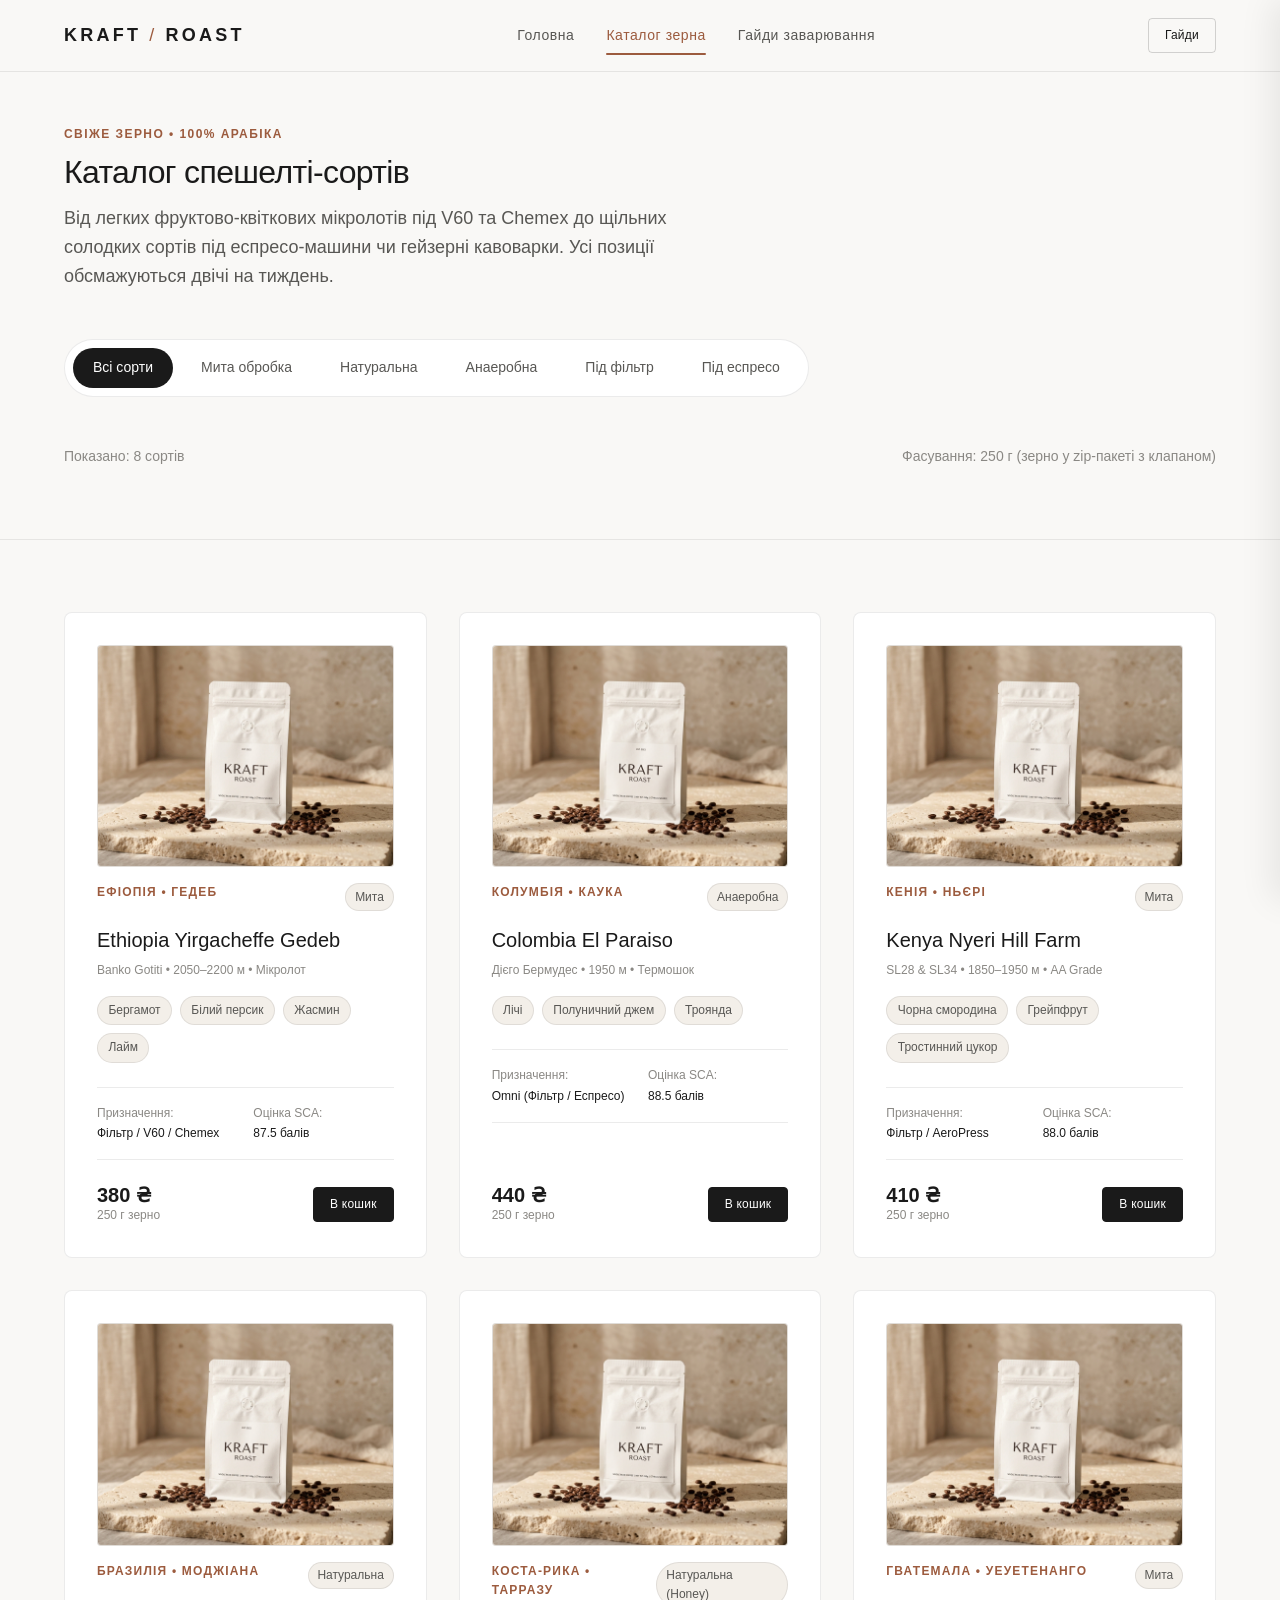
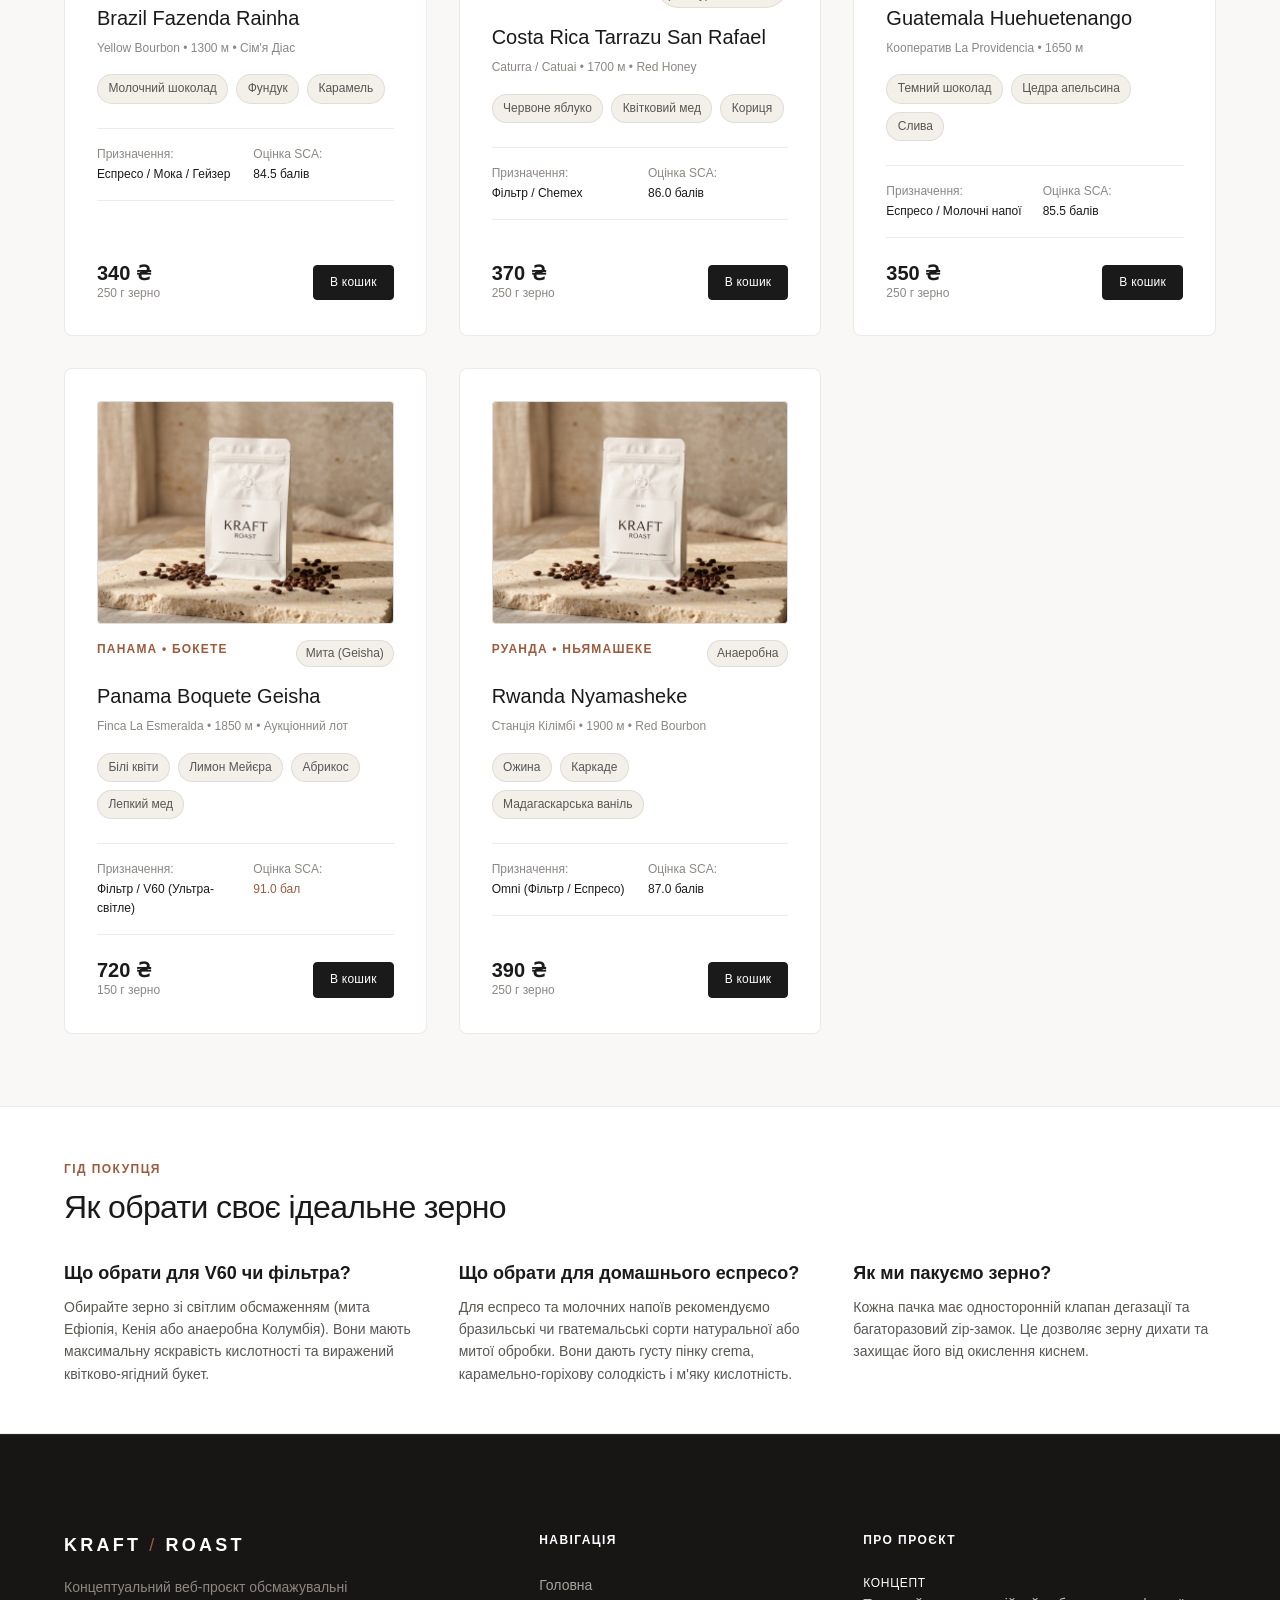
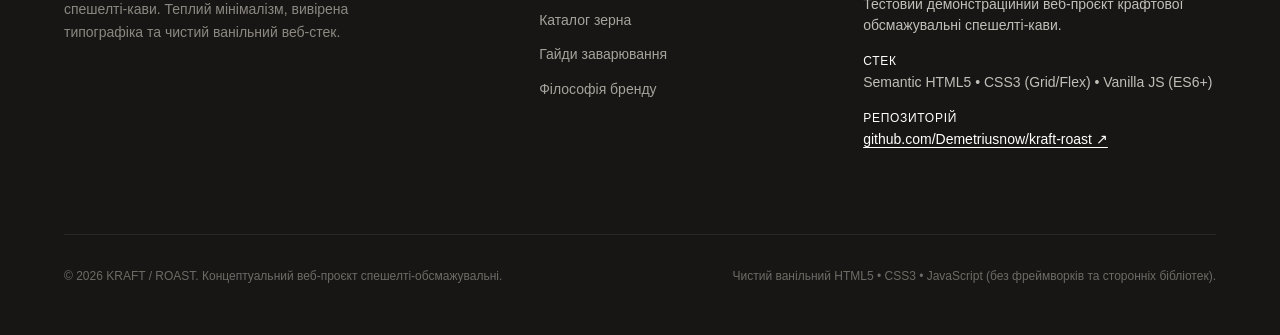
==== commit 965e1e88: "refactor: remove mock store address and schedule, update footer for demo project" ====
--- a/beans.html
+++ b/beans.html
@@ -184,9 +184,9 @@
       </nav>
     </div>
     <div class="mobile-drawer-footer">
-      <p style="font-weight: var(--fw-medium); color: var(--text-primary); margin-bottom: 4px;">Обсмажувальня &amp; Кав'ярня</p>
-      <p>Київ, вул. Саксаганського, 42</p>
-      <p>Щодня: 08:00 – 20:00</p>
+      <p style="font-weight: var(--fw-medium); color: var(--text-primary); margin-bottom: 4px;">KRAFT / ROAST</p>
+      <p>Концептуальний веб-проєкт спешелті-обсмажувальні</p>
+      <p style="margin-top: 6px;"><a href="https://github.com/Demetriusnow/kraft-roast" target="_blank" rel="noopener noreferrer" style="color: var(--accent-terracotta); text-decoration: underline;">GitHub проєкт ↗</a></p>
     </div>
   </aside>
 
@@ -596,7 +596,7 @@
             KRAFT <span class="slash">/</span> ROAST
           </div>
           <p class="footer-tagline">
-            Локальна обсмажувальня кави класу спешелті. Працюємо з любов'ю до кожного зерна, чистоти смаку та людей, які його вирощують.
+            Концептуальний веб-проєкт обсмажувальні спешелті-кави. Теплий мінімалізм, вивірена типографіка та чистий ванільний веб-стек.
           </p>
         </div>
 
@@ -610,34 +610,26 @@
           </ul>
         </nav>
 
-        <section class="footer-info-col" aria-label="Локація та години роботи">
-          <h4 class="footer-col-title">Локація &amp; Години</h4>
+        <section class="footer-info-col" aria-label="Інформація про проєкт">
+          <h4 class="footer-col-title">Про проєкт</h4>
           <div class="footer-info-item">
-            <strong>Адреса</strong>
-            <span>Київ, вул. Саксаганського, 42</span>
-          </div>
-          <div class="footer-info-item">
-            <strong>Години роботи</strong>
-            <span>Пн–Пт: 08:00 – 20:00<br>Сб–Нд: 09:00 – 21:00</span>
-          </div>
-        </section>
-
-        <section class="footer-info-col" aria-label="Дні обсмажки та контакти">
-          <h4 class="footer-col-title">Дні обсмажки</h4>
-          <div class="footer-info-item">
-            <strong>Вівторок &amp; П'ятниця</strong>
-            <span>Відправляємо по Україні в день обсмаження або на наступний день після дегазації.</span>
+            <strong>Концепт</strong>
+            <span>Тестовий демонстраційний веб-проєкт крафтової обсмажувальні спешелті-кави.</span>
           </div>
           <div class="footer-info-item" style="margin-top: var(--space-md);">
-            <strong>Контакт</strong>
-            <a href="mailto:hello@kraftroast.ua" style="color: #FFFFFF;">hello@kraftroast.ua</a>
+            <strong>Стек</strong>
+            <span>Semantic HTML5 • CSS3 (Grid/Flex) • Vanilla JS (ES6+)</span>
+          </div>
+          <div class="footer-info-item" style="margin-top: var(--space-md);">
+            <strong>Репозиторій</strong>
+            <a href="https://github.com/Demetriusnow/kraft-roast" target="_blank" rel="noopener noreferrer" style="color: #FFFFFF; text-decoration: underline; text-underline-offset: 3px;">github.com/Demetriusnow/kraft-roast ↗</a>
           </div>
         </section>
       </div>
 
       <div class="footer-bottom">
-        <p>&copy; 2026 KRAFT / ROAST Specialty Coffee Roastery. Всі права захищено.</p>
-        <p>Створено з повагою до чистого веб-дизайну та ванільного коду.</p>
+        <p>&copy; 2026 KRAFT / ROAST. Концептуальний веб-проєкт спешелті-обсмажувальні.</p>
+        <p>Чистий ванільний HTML5 • CSS3 • JavaScript (без фреймворків та сторонніх бібліотек).</p>
       </div>
     </div>
   </footer>
--- a/style.css
+++ b/style.css
@@ -1516,7 +1516,7 @@
 
 .footer-grid {
   display: grid;
-  grid-template-columns: 1.5fr 1fr 1fr 1fr;
+  grid-template-columns: 1.6fr 1fr 1.4fr;
   gap: var(--space-3xl);
   margin-bottom: var(--space-3xl);
 }
